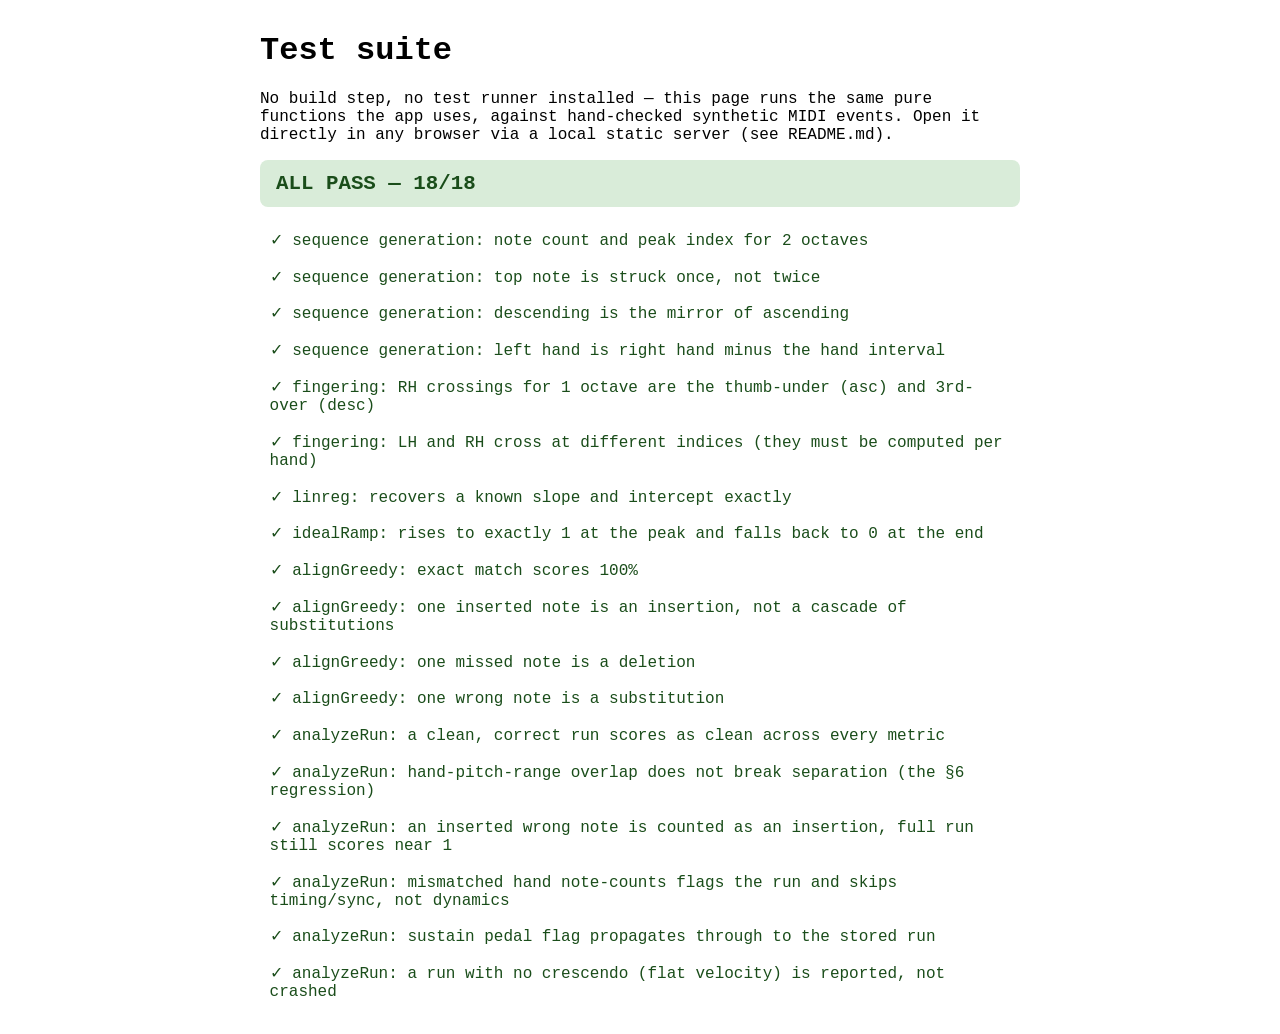
==== test/index.html @ e2e5dd01 "Initial commit: Scale Practice Feedback Tool (v1) Browser MIDI scale-practice scorer, plain ES modul" ====
<!doctype html>
<html>
<head>
  <meta charset="UTF-8" />
  <title>Test suite — Scale Practice Feedback</title>
  <style>
    body { font-family: ui-monospace, monospace; max-width: 760px; margin: 2rem auto; padding: 0 1rem; }
    #summary { font-size: 1.3rem; font-weight: 700; margin-bottom: 1rem; padding: 0.75rem 1rem; border-radius: 8px; }
    #summary.pass { background: #d9ecd9; color: #1a4d1a; }
    #summary.fail { background: #f6d9d3; color: #7a2418; }
    .case { padding: 0.4rem 0.6rem; border-radius: 6px; margin-bottom: 0.25rem; }
    .case.pass { color: #1a4d1a; }
    .case.fail { background: #f6d9d3; color: #7a2418; }
    .error { display: block; margin-top: 0.2rem; font-size: 0.85rem; opacity: 0.85; }
  </style>
</head>
<body>
  <h1>Test suite</h1>
  <p>No build step, no test runner installed — this page runs the same pure functions
     the app uses, against hand-checked synthetic MIDI events. Open it directly in any
     browser via a local static server (see README.md).</p>
  <div id="summary">running…</div>
  <div id="cases"></div>

  <script type="module">
    import "./tests.js";
    import { getResults } from "./assert.js";

    const results = getResults();
    const passed = results.filter((r) => r.pass).length;
    const failed = results.length - passed;

    const summary = document.getElementById("summary");
    summary.className = failed === 0 ? "pass" : "fail";
    summary.textContent = failed === 0
      ? `ALL PASS — ${passed}/${results.length}`
      : `${failed} FAILING — ${passed}/${results.length} passed`;

    const container = document.getElementById("cases");
    results.forEach((r) => {
      const div = document.createElement("div");
      div.className = `case ${r.pass ? "pass" : "fail"}`;
      div.textContent = `${r.pass ? "✓" : "✗"} ${r.name}`;
      if (!r.pass) {
        const err = document.createElement("span");
        err.className = "error";
        err.textContent = r.error;
        div.appendChild(err);
      }
      container.appendChild(div);
    });
  </script>
</body>
</html>
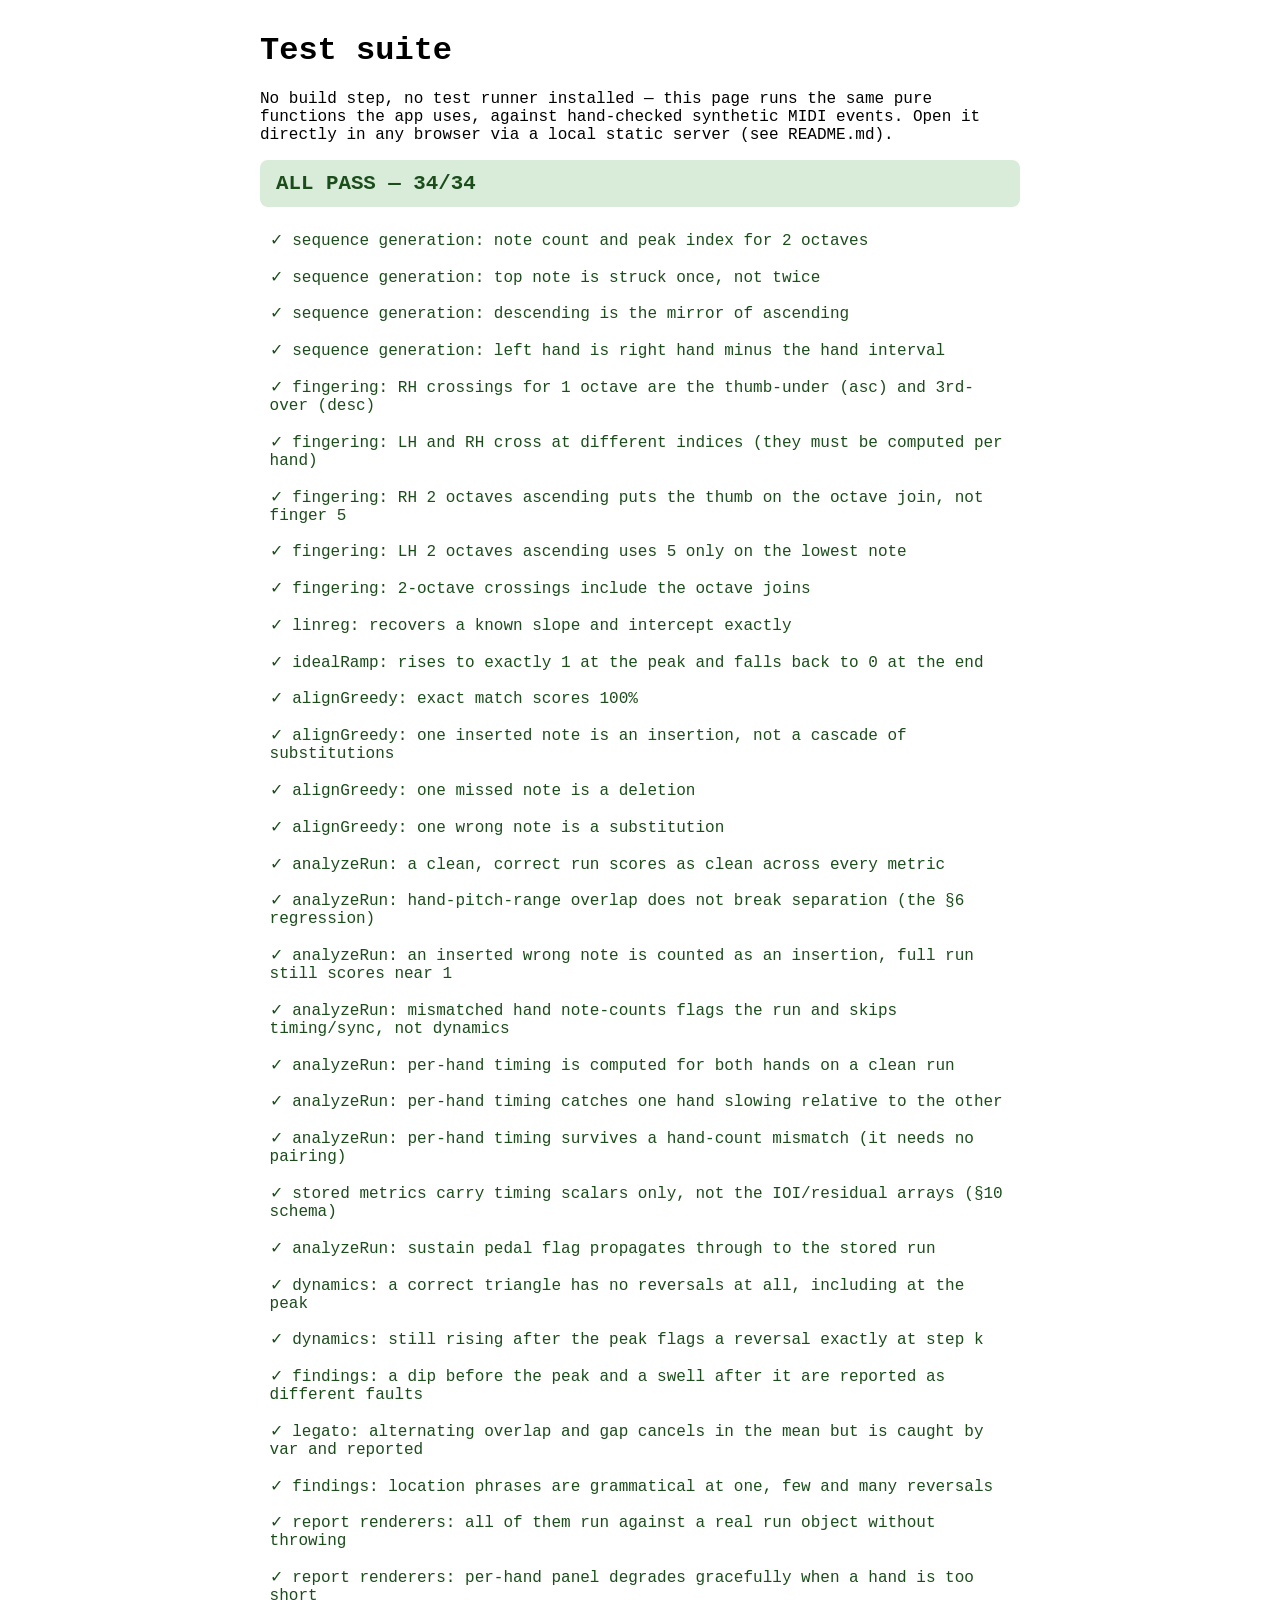
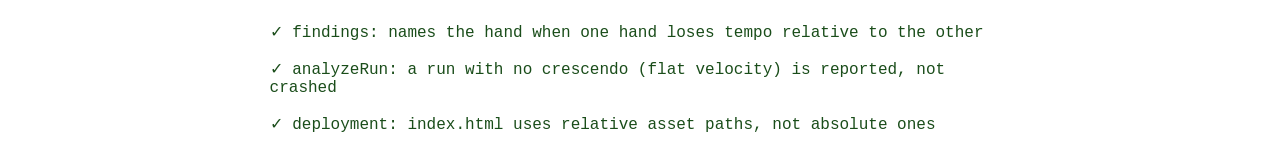
==== commit ef466001: "Fix blank page on GitHub Pages: use relative asset paths index.html referenced "/src/style.css" and " ====
--- a/test/index.html
+++ b/test/index.html
@@ -24,8 +24,9 @@
 
   <script type="module">
     import "./tests.js";
-    import { getResults } from "./assert.js";
+    import { getResults, settle } from "./assert.js";
 
+    await settle();
     const results = getResults();
     const passed = results.filter((r) => r.pass).length;
     const failed = results.length - passed;
